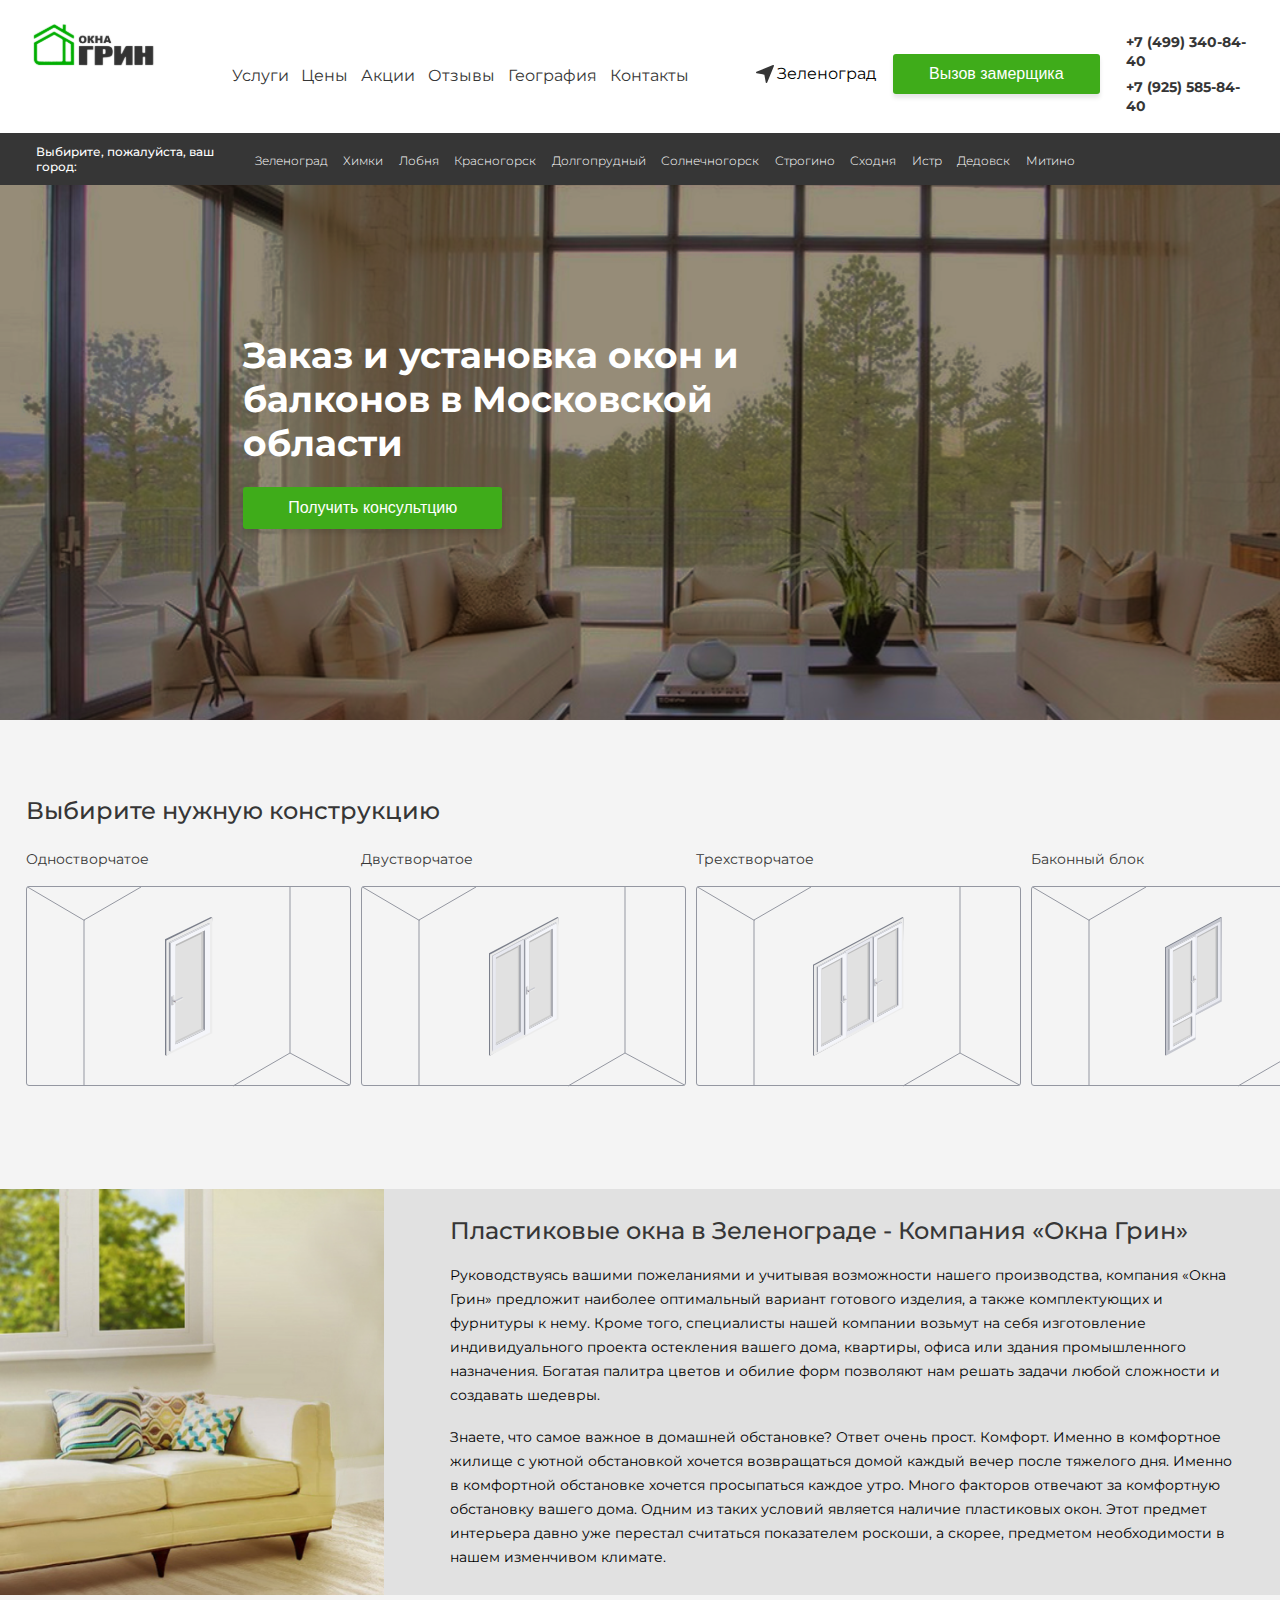
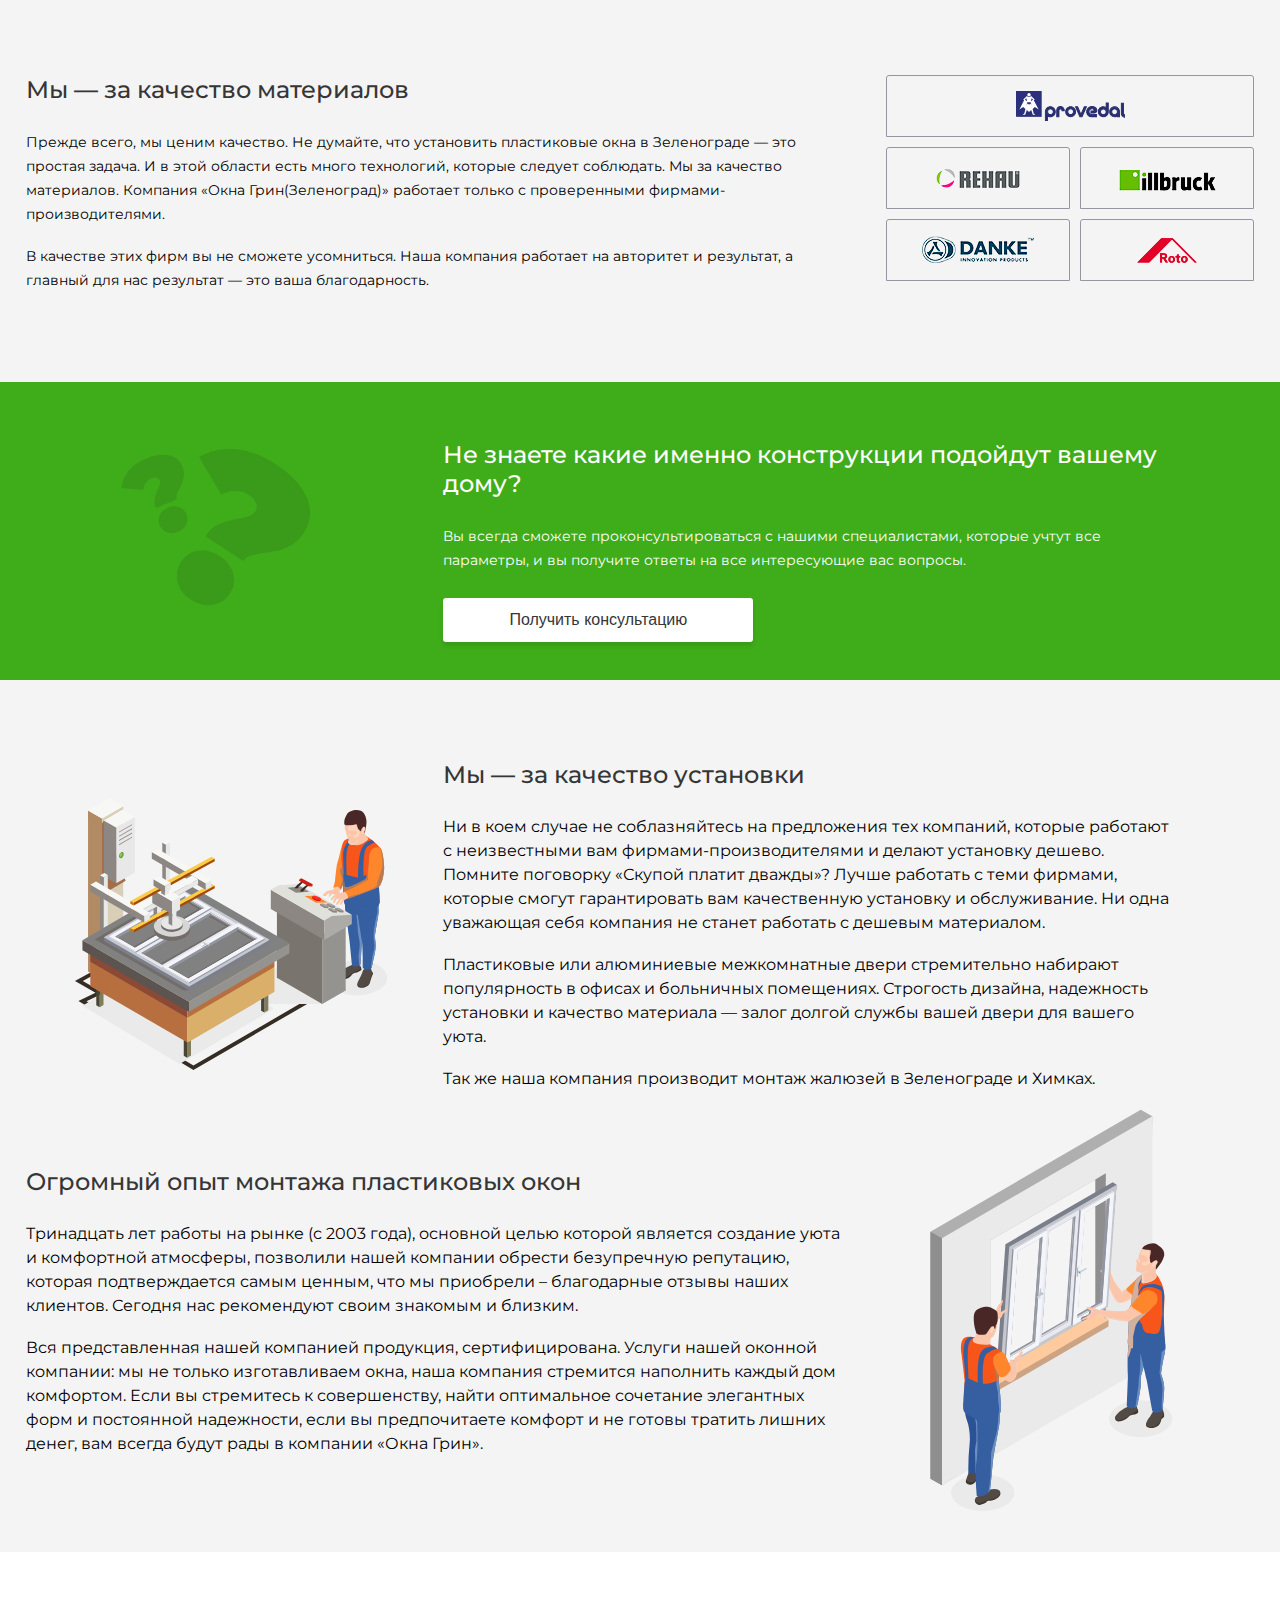
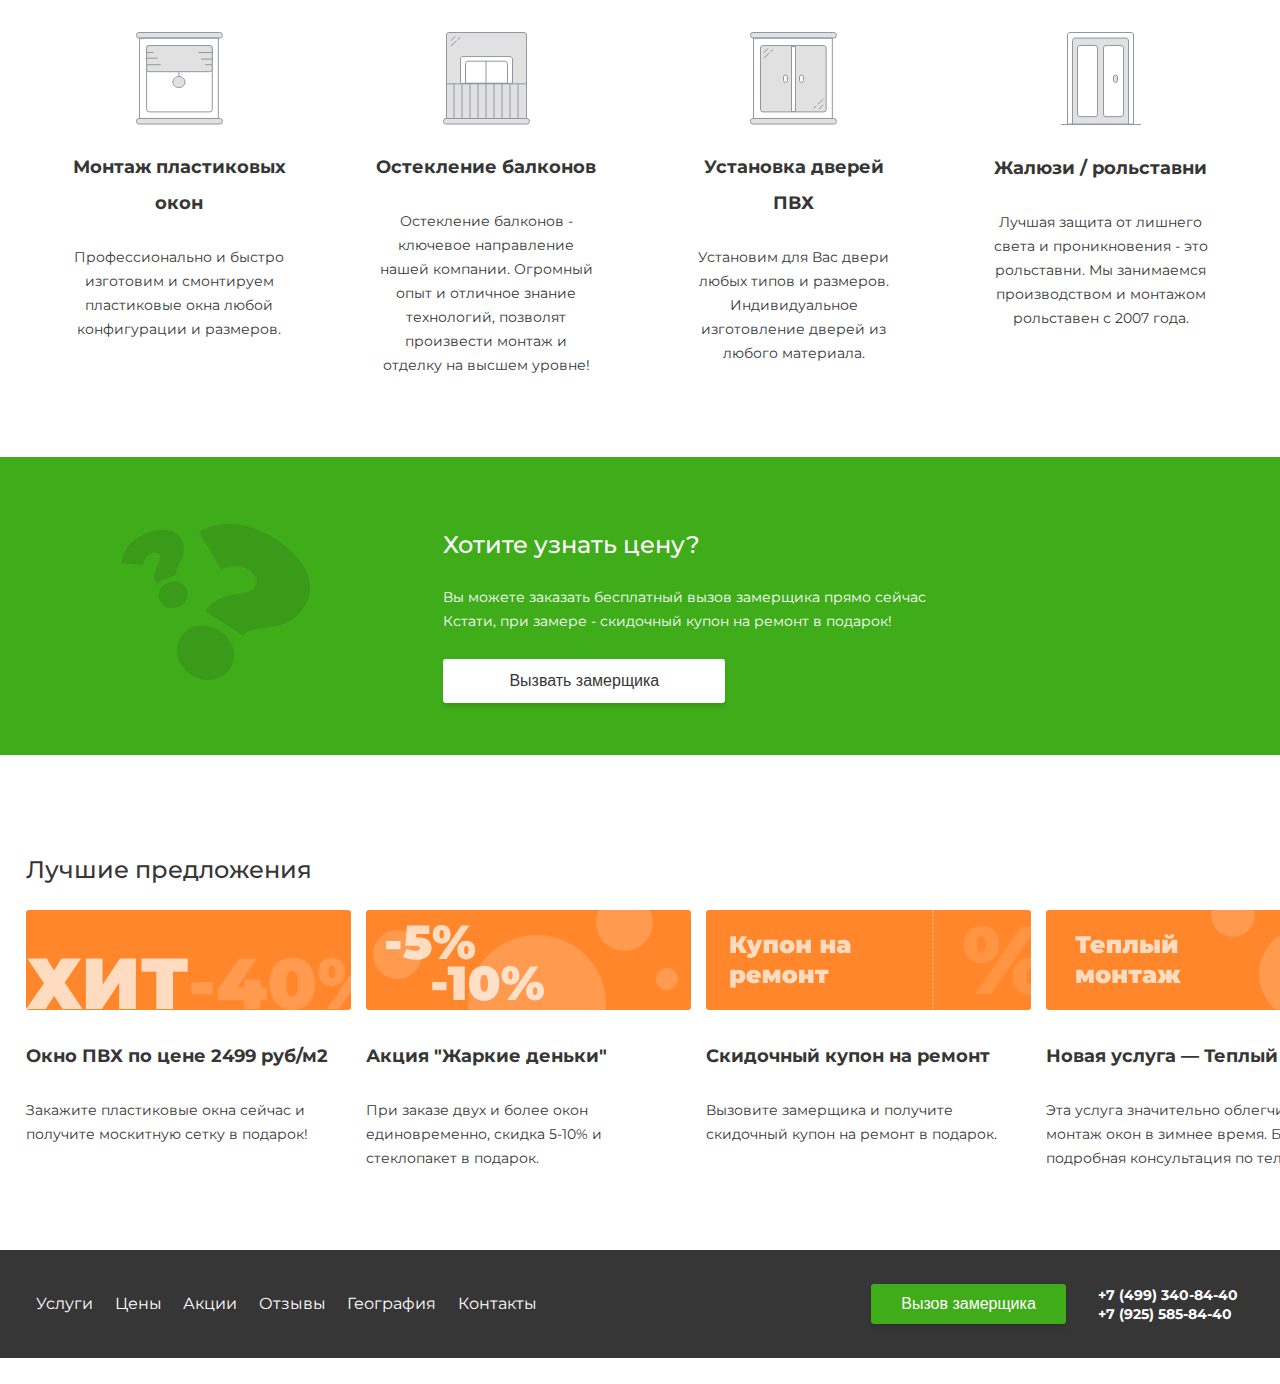
==== index.html @ 228a8577 "'init'" ====
<!doctype html>
<html lang="en">
<head>
    <meta charset="UTF-8">
    <meta name="viewport"
          content="width=device-width, user-scalable=no, initial-scale=1.0, maximum-scale=1.0, minimum-scale=1.0">
    <meta http-equiv="X-UA-Compatible" content="ie=edge">
    <link rel="stylesheet" type="text/css" href="css/main.css">
    <link href="https://fonts.googleapis.com/css2?family=Montserrat:ital,wght@0,100;0,200;0,300;0,400;0,500;0,600;0,700;0,800;0,900;1,100;1,200;1,300;1,400;1,500;1,600;1,700;1,800;1,900&display=swap" rel="stylesheet">


    <title>Окна грин</title>
</head>
<body>
<div class="b-top">
    <div class="container b-topMenu__block">
        <div class="b-left">
           <a href=""> <img src="img/logo.svg" /></a>
            <ul class="flex">
               <li><a href="">Услуги</a> </li>
                <li><a href="">Цены</a> </li>
                <li><a href="">Акции</a> </li>
                <li><a href="">Отзывы</a> </li>
                <li><a href="">География</a> </li>
                <li><a href="">Контакты</a> </li>
            </ul>

        </div>
        <div class="b-right">
            <div class="city flex">
                <img src="img/cursorGOROD.svg">
                <p>Зеленоград</p>
            </div>
            <div class="b-btn">
                <button class="btn">Вызов замерщика</button>
            </div>
            <div class="b-phone">
                <p><a href="">+7 (499) 340-84-40</a> </p>
                <p><a href="">+7 (925) 585-84-40</a></p>
            </div>

        </div>


    </div>

</div>

<div class="b-chooseCity">
    <div class="container">
        <div>Выбирите, пожалуйста, ваш город:</div>
        <ul class="flex">
            <li><a href="">Зеленоград</a> </li>
            <li><a href="">Химки</a> </li>
            <li><a href="">Лобня</a> </li>
            <li><a href="">Красногорск</a> </li>
            <li><a href="">Долгопрудный</a> </li>
            <li><a href="">Солнечногорск</a> </li>
            <li><a href="">Строгино</a> </li>
            <li><a href="">Сходня</a> </li>
            <li><a href="">Истр</a> </li>
            <li><a href="">Дедовск</a> </li>
            <li><a href="">Митино</a> </li>


        </ul>
    </div>
</div>


<div class="b-topBaner">
<div>
    <h1>Заказ и установка окон и балконов
        в Московской области</h1>
    <button class="btn">Получить консультцию</button>
</div>


</div>

<div class="b-sections-v-1">
    <div class="container">
        <h2>Выбирите нужную конструкцию</h2>
    <div class="grid-4">
        <a class="b-section1" href="">
         <p>Одностворчатое</p>
            <img src="img/sec1.svg">
        </a>
        <a class="b-section1" href="">
            <p>Двустворчатое</p>
            <img src="img/sec2.svg">
        </a>
        <a class="b-section1" href="">
            <p>Трехстворчатое</p>
            <img src="img/sec3.svg">
        </a>
        <a class="b-section1" href="">
            <p>Баконный блок</p>
            <img src="img/sec4.svg">
        </a>

    </div>
    </div>

</div>

<div class="b-palstokna">
    <img src="img/plastOkna.png">
    <div class="b-palstokna__info">
        <h2>Пластиковые окна в Зеленограде - Компания «Окна Грин»</h2>
        <p>Руководствуясь вашими пожеланиями и учитывая возможности нашего производства, компания «Окна Грин» предложит наиболее оптимальный вариант готового изделия, а также комплектующих и фурнитуры к нему. Кроме того, специалисты нашей компании возьмут на себя изготовление индивидуального проекта остекления вашего дома, квартиры, офиса или здания промышленного назначения. Богатая палитра цветов и обилие форм позволяют нам решать задачи любой сложности и создавать шедевры.</p>
<p>Знаете, что самое важное в домашней обстановке? Ответ очень прост. Комфорт. Именно в комфортное жилище с уютной обстановкой хочется возвращаться домой каждый вечер после тяжелого дня. Именно в комфортной обстановке хочется просыпаться каждое утро. Много факторов отвечают за комфортную обстановку вашего дома. Одним из таких условий является наличие пластиковых окон. Этот предмет интерьера давно уже перестал считаться показателем роскоши, а скорее, предметом необходимости в нашем изменчивом климате.</p>
    </div>

</div>

<div class="b-WE">
    <div class="container">
          <div class="b-WE__info">
              <h2>Мы — за качество материалов</h2>
              <p>Прежде всего, мы ценим качество. Не думайте, что установить пластиковые окна в Зеленограде — это простая задача. И в этой области есть много технологий, которые следует соблюдать. Мы за качество материалов. Компания «Окна Грин(Зеленоград)» работает только с проверенными фирмами-производителями.</p>
              <p>В качестве этих фирм вы не сможете усомниться. Наша компания работает на авторитет и результат, а главный для нас результат — это ваша благодарность.</p>
          </div>
        <div class="b-brandList">
            <div>
                <div class="b-brand">
                    <img src="img/Brand-provedal.svg" />
                </div>
            </div>
            <div>
                <div class="b-brand">
                    <img src="img/rehau.png" />
                </div>
                <div class="b-brand">
                    <img src="img/bruck.png" />
                </div>
                <div class="b-brand">
                    <img src="img/danke.png" />
                </div>
                <div class="b-brand">
                    <img src="img/brand-roto.svg" />
                </div>
            </div>
        </div>

    </div>

</div>

<div class="b-ask1">
    <div class="container">
         <img src="img/ask.svg">
        <div class="b-ask1__info">
            <h2>Не знаете какие именно конструкции подойдут вашему дому?</h2>
            <p>Вы всегда сможете проконсультироваться с нашими специалистами, которые учтут все параметры, и вы получите ответы на все интересующие вас вопросы.</p>
           <button class="btn">Получить консультацию</button>
        </div>
    </div>

</div>


<div class="b-we2">
    <div class="container">
        <img src="img/tizer1.svg">
        <div class="b-we2__info">
            <h2>Мы — за качество установки</h2>
            <p>
                Ни в коем случае не соблазняйтесь на предложения тех компаний, которые работают с неизвестными вам фирмами-производителями и делают установку дешево. Помните поговорку «Скупой платит дважды»? Лучше работать с теми фирмами, которые смогут гарантировать вам качественную установку и обслуживание. Ни одна уважающая себя компания не станет работать с дешевым материалом.
            </p>

            <p>
                Пластиковые или алюминиевые межкомнатные двери стремительно набирают популярность в офисах и больничных помещениях. Строгость дизайна, надежность установки и качество материала — залог долгой службы вашей двери для вашего уюта.
            </p>

            <p>
                Так же наша компания производит монтаж жалюзей в Зеленограде и Химках.
            </p>

        </div>

    </div>

</div>

<div class="b-skills">
    <div class="container">
         <div class="b-skills__info">
             <h2>Огромный опыт монтажа пластиковых окон </h2>
              <p>
                  Тринадцать лет работы на рынке (с 2003 года), основной целью которой является создание уюта и комфортной атмосферы, позволили нашей компании обрести безупречную репутацию, которая подтверждается самым ценным, что мы приобрели – благодарные отзывы наших клиентов. Сегодня нас рекомендуют своим знакомым и близким.
              </p>
             <p>
                 Вся представленная нашей компанией продукция, сертифицирована. Услуги нашей оконной компании: мы не только изготавливаем окна, наша компания стремится наполнить каждый дом комфортом. Если вы стремитесь к совершенству, найти оптимальное сочетание элегантных форм и постоянной надежности, если вы предпочитаете комфорт и не готовы тратить лишних денег, вам всегда будут рады в компании «Окна Грин».
             </p>

         </div>
        <img src="img/tizer2.svg">
    </div>

</div>

<div class="b-sections-v-2">
    <div class="container grid-4">
        <div class="b-section2">
            <img src="img/sectionIcon-1.svg">
            <h4>Монтаж пластиковых окон</h4>
            <p>Профессионально и быстро изготовим и смонтируем пластиковые окна любой конфигурации и размеров.</p>
        </div>
        <div class="b-section2">
            <img src="img/sectionIcon-2.svg">
            <h4>Остекление балконов</h4>
            <p>Остекление балконов - ключевое направление нашей компании. Огромный опыт и отличное знание технологий, позволят произвести монтаж и отделку на высшем уровне!</p>
        </div>
        <div class="b-section2">
            <img src="img/sectionIcon-3.svg">
            <h4>Установка дверей ПВХ</h4>
            <p>Установим для Вас двери любых типов и размеров. Индивидуальное изготовление дверей из любого материала.</p>
        </div>
        <div class="b-section2">
            <img src="img/sectionIcon-4.svg">
            <h4>Жалюзи / рольставни</h4>
            <p>Лучшая защита от лишнего света и проникновения - это рольставни. Мы занимаемся производством и монтажом рольставен с 2007 года.</p>
        </div>
    </div>
</div>


<div class="b-ask1 ask2">
    <div class="container">
        <img src="img/ask.svg">
        <div class="b-ask1__info" >
            <h2>Хотите узнать цену?</h2>
            <p>Вы можете заказать бесплатный вызов замерщика прямо сейчас <br>
                Кстати, при замере - скидочный купон на ремонт в подарок! </p>
            <button class="btn">Вызвать замерщика</button>
        </div>
    </div>

</div>


<div class="b-action">
    <div class="container">
        <h2>Лучшие предложения</h2>
        <div class="b-action__List grid-4">
               <a class="b-action__Item">
                   <img src="img/action1.svg">
                   <h4>Окно ПВХ по цене 2499 руб/м2</h4>
                   <p>Закажите пластиковые окна сейчас и получите москитную сетку в подарок!</p>
               </a>

            <a class="b-action__Item">
                <img src="img/action2.svg">
                <h4>Акция "Жаркие деньки"</h4>
                <p>При заказе двух и более окон единовременно, скидка 5-10% и стеклопакет в подарок.</p>
            </a>
            <a class="b-action__Item">
                <img src="img/action3.svg">
                <h4>Скидочный купон на ремонт</h4>
                <p>Вызовите замерщика и получите скидочный купон на ремонт в подарок.</p>
            </a>
            <a class="b-action__Item">
                <img src="img/action4.svg">
                <h4>Новая услуга — Теплый монтаж</h4>
                <p>Эта услуга значительно облегчит монтаж окон в зимнее время. Более подробная консультация по телефону.</p>
            </a>
        </div>
    </div>

</div>

<footer>
    <div class="container">
        <ul class="flex">
            <li><a href="">Услуги</a> </li>
            <li><a href="">Цены</a> </li>
            <li><a href="">Акции</a> </li>
            <li><a href="">Отзывы</a> </li>
            <li><a href="">География</a> </li>
            <li><a href="">Контакты</a> </li>
        </ul>
        <div class="b-right flex">
            <button class="btn">Вызов замерщика</button>
            <div class="b-phone">
                <p><a href="">+7 (499) 340-84-40</a> </p>
                <p><a href="">+7 (925) 585-84-40</a> </p>
            </div>
        </div>
    </div>
</footer>



<script src="js/main.js"></script>
</body>
</html>
---- css/main.css ----
/*based*/

body {
    margin: 0px;
    font-family: 'Montserrat', sans-serif;
}


ul {
    margin: 0px;
    padding-left: 0px;
    list-style: none;
}

.container {
    padding-left: 2%;
    padding-right: 2%;
}

.btn {
    box-shadow: 0px 4px 4px rgba(0, 0, 0, 0.1);
    border-radius: 3px;
    font-weight: 500;
    font-size: 16px;
    line-height: 20px;
    text-align: center;
    border: none;
    cursor: pointer;
    outline: none!important;
    transition: all 0.6s ease;
}
.btn:hover {
    opacity: 0.85;
}

h1 {
font-weight: 700;
    font-size: 36px;
    color: white;
}

.flex {
    display: flex;
    justify-content: space-around;
    align-items: center;
}

h2 {
    font-style: normal;
    font-weight: 500;
    font-size: 24px;
    line-height: 29px;
}

.grid-4 {
    display: grid;
    grid-template-columns: 1fr 1fr 1fr 1fr;
    align-items: center;
}

p {
    margin-top: 0px;
    margin-bottom: 0px;
    font-weight: normal;
}
a {
    text-decoration: none;
    cursor: pointer;
}

.b-phone a {
    font-style: normal;
    font-weight: bold;
    font-size: 14px;
    line-height: 17px;
}


/*b-topMenu*/

.b-top {
    padding-top: 16px;
    padding-bottom: 18px;
}

.b-top .btn {
    color: white;
    padding: 10px;
}
.b-top .b-right {
    display: grid;
    grid-template-columns: 30% 40% 30%;
    align-items: center;
    margin-top: 16px;
}
.b-top .b-phone a {
    color: #363636;
}
.b-top .b-left {
    display: grid;
    grid-template-columns: 28% 66%;
}
.b-topMenu__block {
    display: grid;
    grid-template-columns: 58% 42%;
}
.b-top ul li a {
    font-style: normal;
    font-weight: normal;
    font-size: 16px;
    line-height: 20px;
    color: #363636;
    text-decoration: none;
}
.b-top ul {
margin-top: 20px;
}
.b-top .btn {
    background: #3FAC1A;
}
.b-top .b-left img {
    width: 70%;
}
.b-top .city {
    padding-left: 16px;
    padding-right: 16px;
}
.b-top .b-phone {
    padding-left: 26px;
}
.b-top .b-phone p:first-child {
    margin-bottom: 7px;
}
.b-top .b-phone p a {
    text-decoration: none;
}
.b-btn .btn {
    width: 100%;
}

/*b-chooseCity*/


.b-chooseCity {
    background: #363636;
}
.b-chooseCity .container > div {
    font-style: normal;
    font-weight: 500;
    font-size: 12px;
    line-height: 15px;
    color: #FFFFFF;
    padding-left: 10px;
}
.b-chooseCity .container {
    display: grid;
    grid-template-columns: 18% 68%;
    align-items: center;
    padding-top: 11px;
    padding-bottom: 11px;
}

.b-chooseCity .flex li a {
    font-style: normal;
    font-weight: 300;
    font-size: 12px;
    line-height: 15px;
    color: #FFFFFF;

}

/*b-topBaner*/

.b-topBaner {
    height: 535px;
    background-image: url('../img/topBANER.svg');
    background-repeat: no-repeat;
    background-position-y: center;
    background-size: cover;

}
.b-topBaner h1 {
    margin-bottom: 18px;
}
.b-topBaner .btn {
    color: white;
    background: #3FAC1A;
    padding: 11px;
    width: 44%;
}
.b-topBaner > div {
    display: grid;
    height: 225px;
    align-items: center;
    margin-left: 19%;
    width: 46%;
    padding-top: 9.5%;
}

/*b-sections-v-1*/

.b-sections-v-1 {
    padding-top: 56px;
    padding-bottom: 98px;
    background: #F4F4F4;

}

.b-sections-v-1 h2 {
    margin-bottom: 26px;
    color: #363636;
}


.b-sections-v-1 .grid-4 > a:nth-child(2) {
    margin-left: 10px;
    margin-right: 5px;
}
.b-sections-v-1 .grid-4 > a:nth-child(3) {
    margin-left: 5px;
    margin-right: 10px;
}
.b-sections-v-1 .grid-4 > a img {

}
.b-section1 p {
    font-style: normal;
    font-weight: normal;
    font-size: 14px;
    line-height: 17px;
    color: #363636;
    margin-bottom: 18px;

}
.b-palstokna {
    background: #E1E1E1;
    display: grid;
    grid-template-columns: 30% 70%;
    align-items: center;

}
.b-palstokna img {
    width: 100%;
}
.b-palstokna .b-palstokna__info {
    padding: 0px 40px 0px 66px;
}
.b-palstokna .b-palstokna__info h2 {
    margin-bottom: 18px;
    color: #363636;
}
.b-palstokna .b-palstokna__info p {
    font-style: normal;
    font-weight: normal;
    font-size: 14px;
    line-height: 24px;
    color: #000000;
    margin-bottom: 18px;
}

/*b-WE*/

.b-WE {
    padding-top: 60px;
    padding-bottom: 72px;
    background: #F4F4F4;
}
.b-WE .container {
    display: grid;
    grid-template-columns: 70% 30%;
}
.b-WE .b-WE__info h2 {
    margin-bottom: 26px;
    color: #363636;
}
.b-WE .b-WE__info {
    padding-right: 46px;
}
.b-WE .b-WE__info p {
    font-style: normal;
    font-weight: normal;
    font-size: 14px;
    line-height: 24px;
    color: #000000;
    margin-bottom: 18px;
}
.b-brand {
    border: 1px solid #9497A1;
    box-sizing: border-box;
    border-radius: 3px 3px 0px 0px;
    padding: 10px;
    height: 62px;
    margin-bottom: 10px;
    display: grid;
    align-items: center;
    justify-items: center;
    width: auto;
}
.b-brand img {
    text-align: center;
}
.b-brandList > div:last-child {
    display: grid;
    grid-template-columns: 1fr 1fr;
}
.b-brandList {
    margin-top: 20px;
}
.b-brandList > div:last-child > div:nth-child(even) {
margin-left: 10px;
}
.b-brandList > div:last-child > div:nth-child(odd) {
}

/*b-ask1*/

.b-ask1 {
    background: #3FAC1A;
}
.b-ask1 .container {
    display: grid;
    grid-template-columns: 34% 60%;
    align-items: center;
    justify-items: center;
}
.b-ask1 .container img {
    width: 62%;
}
.b-ask1 .container h2 {
    color: white;
    margin-bottom: 26px;
}
.b-ask1 .container p {
    font-style: normal;
    font-weight: normal;
    font-size: 14px;
    line-height: 24px;
    color: #FFFFFF;
    margin-bottom: 26px;
}
.b-ask1 .container button {
    color: #363636;
    background: white;
    padding: 12px 66px;
    font-size: 16px;
}


/*b-we2*/

.b-we2 {
    background: #F4F4F4;
    padding-top: 60px;
}

.b-we2 .container {
    display: grid;
    grid-template-columns: 34% 60%;
    align-items: center;
    justify-items: center;
}
.b-we2 .container > img {
    width: 100%;
}
.b-we2__info h2 {
    margin-bottom: 26px;
    color: #363636;

}
.b-we2__info p {
    margin-bottom: 18px;
    line-height: 24px;
}


/*.b-skills*/

.b-skills {
    background: #F4F4F4;
    padding-bottom: 40px;
}
.b-skills .container {
    display: grid;
    grid-template-columns: 67% 33%;
    align-items: center;
    justify-items: center;
}
.b-skills__info h2 {
    margin-bottom: 26px;
    color: #363636;

}
.b-skills__info p {
    margin-bottom: 18px;
    line-height: 24px;
}
.b-skills .container  img {
    width: 60%;
}


/*b-sections-v-2*/

.b-sections-v-2 {
    padding-top: 80px;
    padding-bottom: 80px;
}
.b-sections-v-2 .grid-4 {
    align-items: start!important;
}
.b-section2 {
    padding-left: 42px;
    padding-right: 42px;
}
.b-section2 h4 {
    font-size: 18px;
    font-weight: bold;
    color: #363636;
    line-height: 36px;
    text-align: center;
}
.b-section2 img {
    display: block;
    margin-left: auto;
    margin-right: auto;
}
.b-section2 p {
    line-height: 24px;
    font-size: 14px;
    color: #363636;
    text-align: center;
}

.ask2 .b-ask1__info {
    width: 100%;
}

/*b-action*/

.b-action .grid-4 {
    align-items: start!important;
}

.b-action {
    padding-top: 80px;
    padding-bottom: 80px;
}
.b-action h2 {
    margin-bottom: 26px;
    color: #363636;
}
.b-action__Item {
    margin-right: 15px;
}
.b-action__Item img {
    width: auto;
}
.b-action__Item h4 {
    font-size: 18px;
    font-weight: bold;
    color: #363636;
    line-height: 36px;
}
.b-action__Item p {
    line-height: 24px;
    font-size: 14px;
    color: #363636;
    padding-right: 30px;
}

footer {
    background: #363636;
    padding-top: 34px;
    padding-bottom: 34px;
    margin-bottom: 26px;
}
footer .container {
    display: grid;
    grid-template-columns: 1fr 1fr;
}
footer ul {
    margin-right: 15%;
}
footer ul li a {
    font-style: normal;
    font-weight: normal;
    font-size: 16px;
    line-height: 20px;
    color: #FFFFFF;

}
footer .b-right {
    margin-left: 35%;
}
footer .btn {
    background: #3FAC1A;
    color: white;
    padding: 10px 30px;
}
footer .b-phone a {
    font-style: normal;
    font-weight: bold;
    font-size: 14px;
    line-height: 17px;
    color: #FFFFFF;
    margin-bottom: 10px;
}
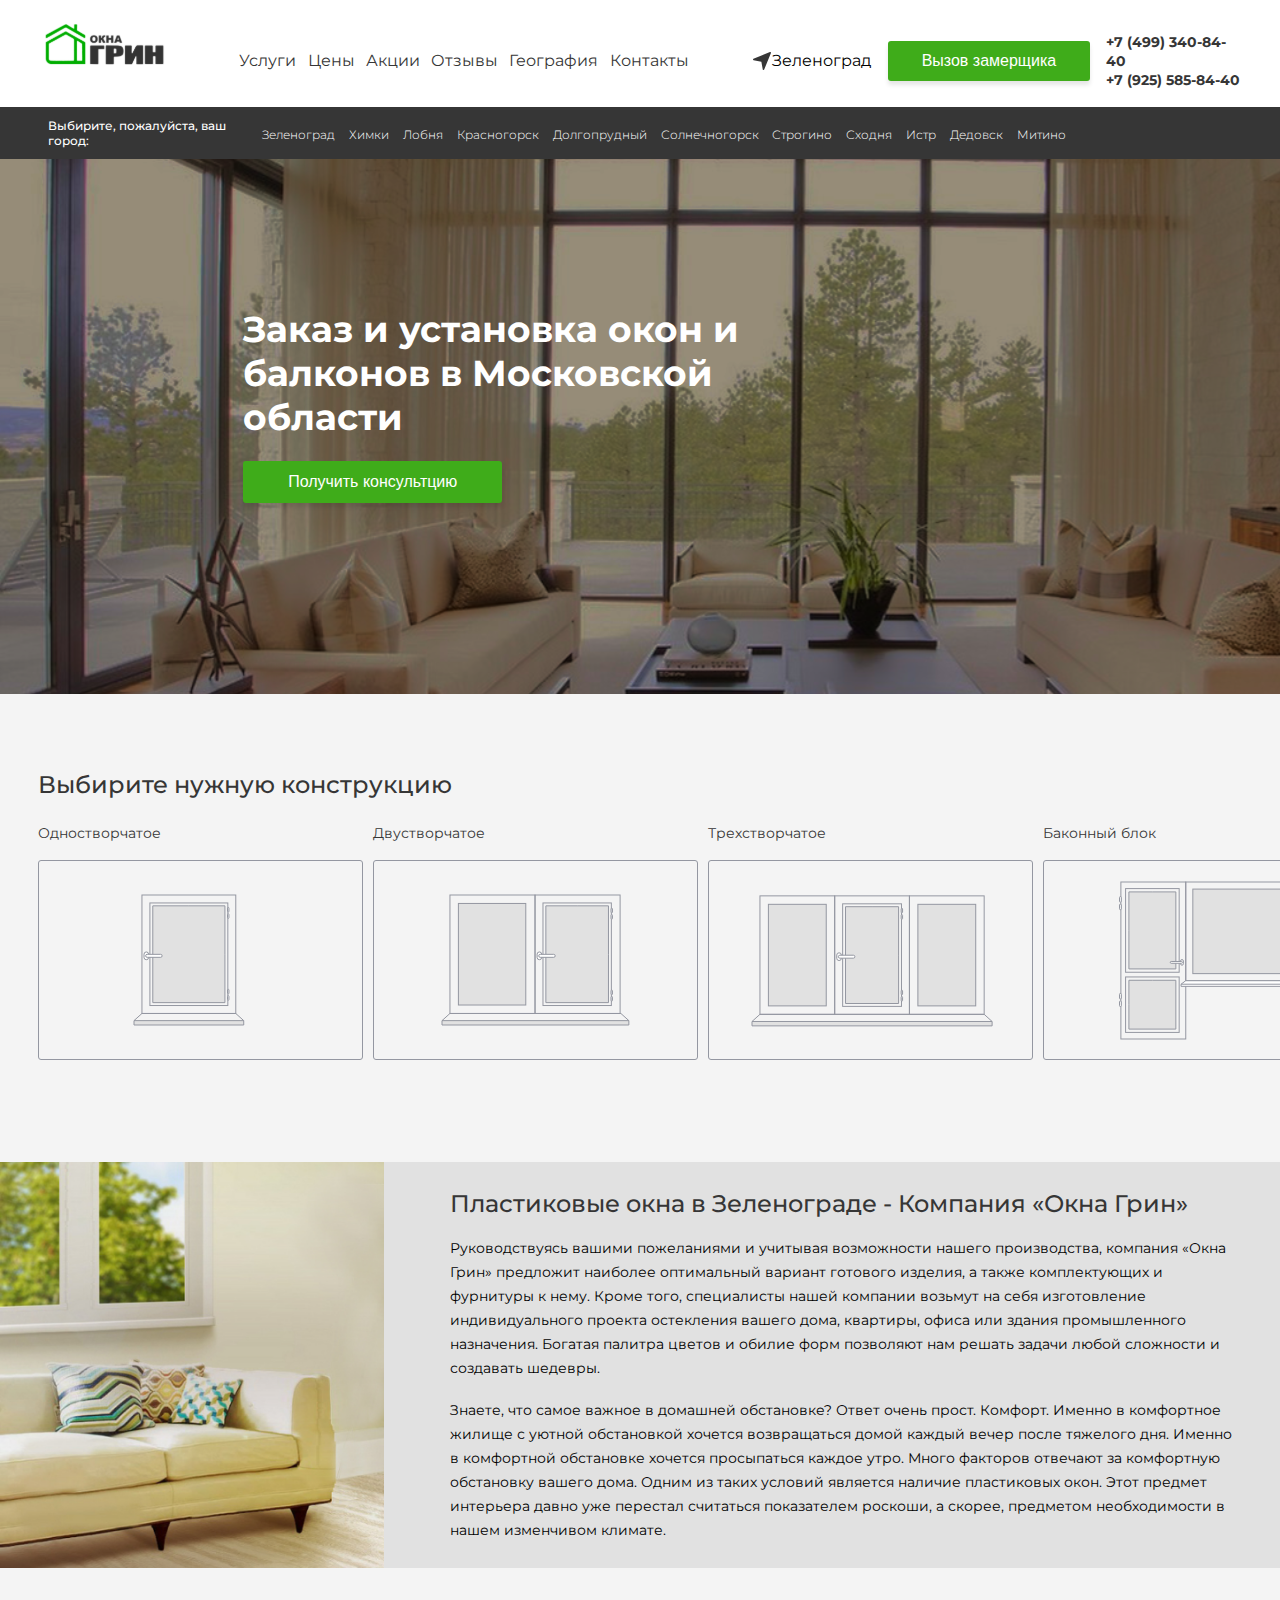
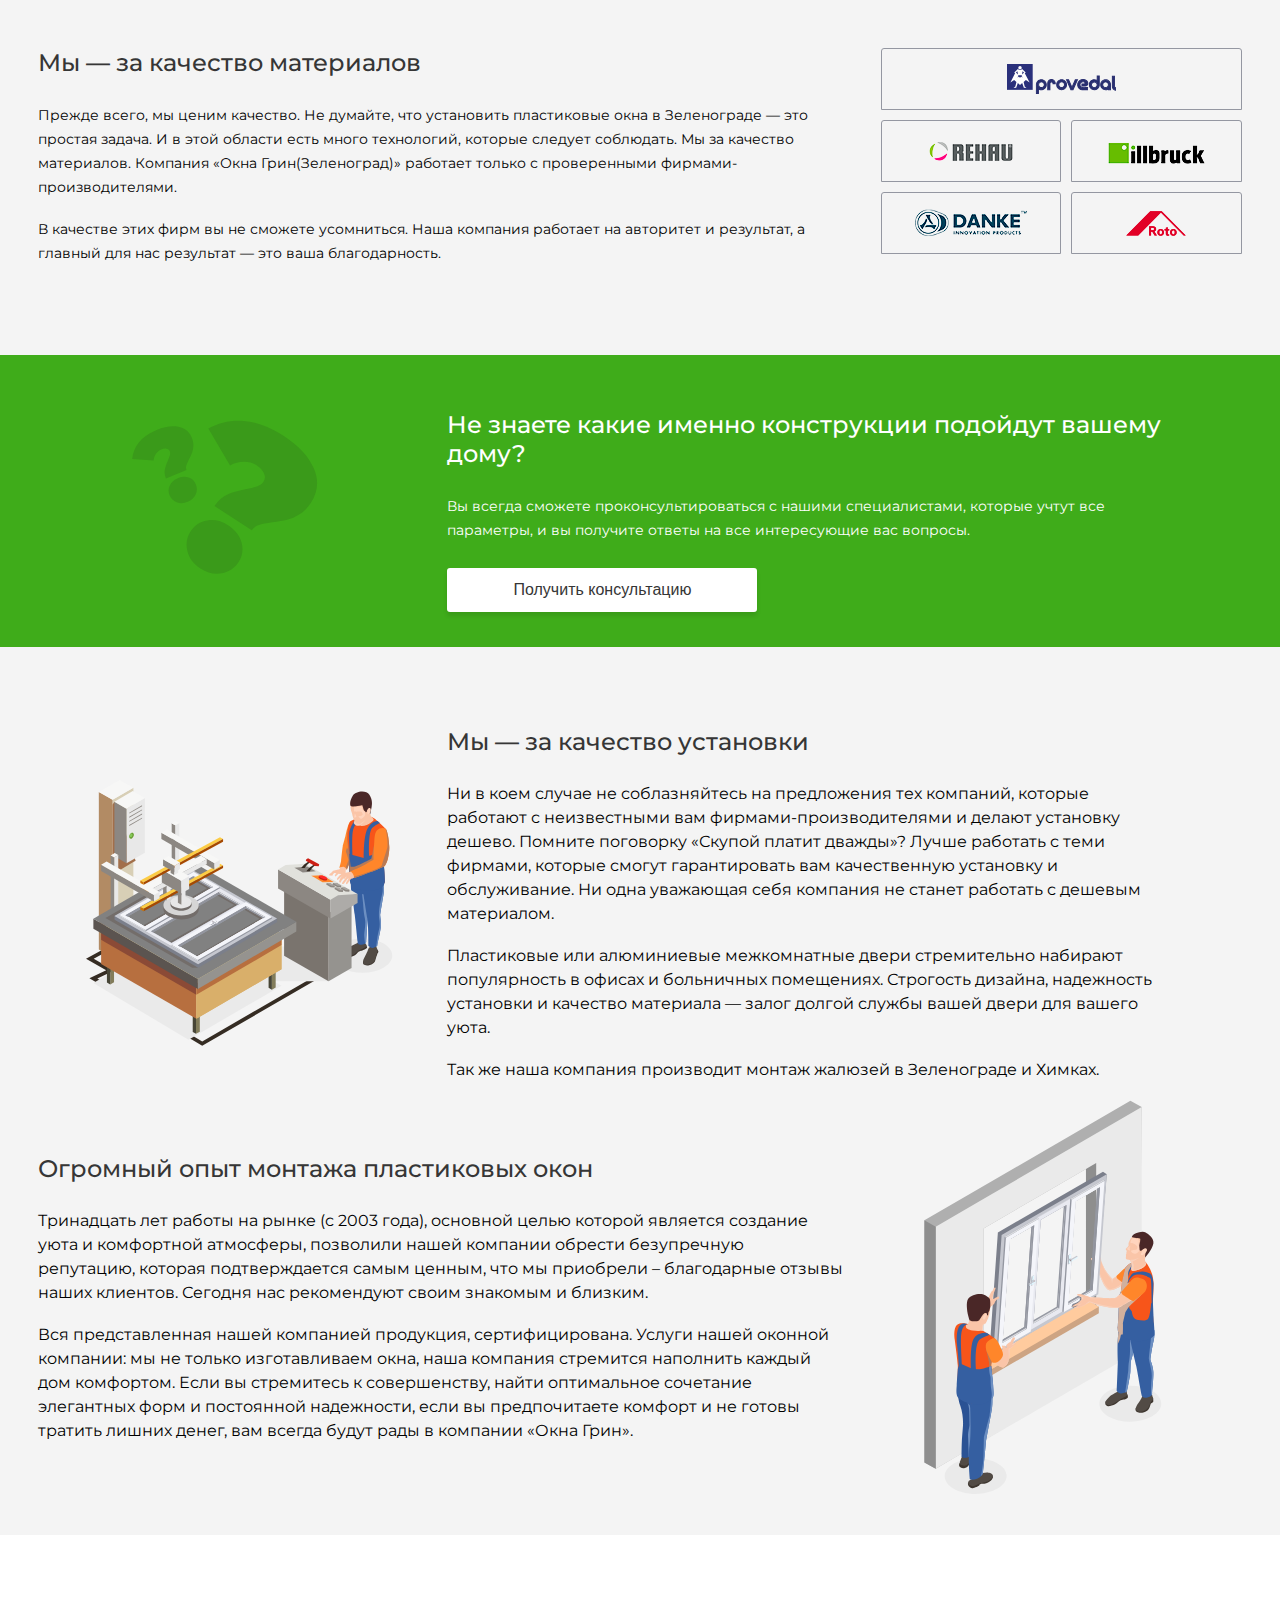
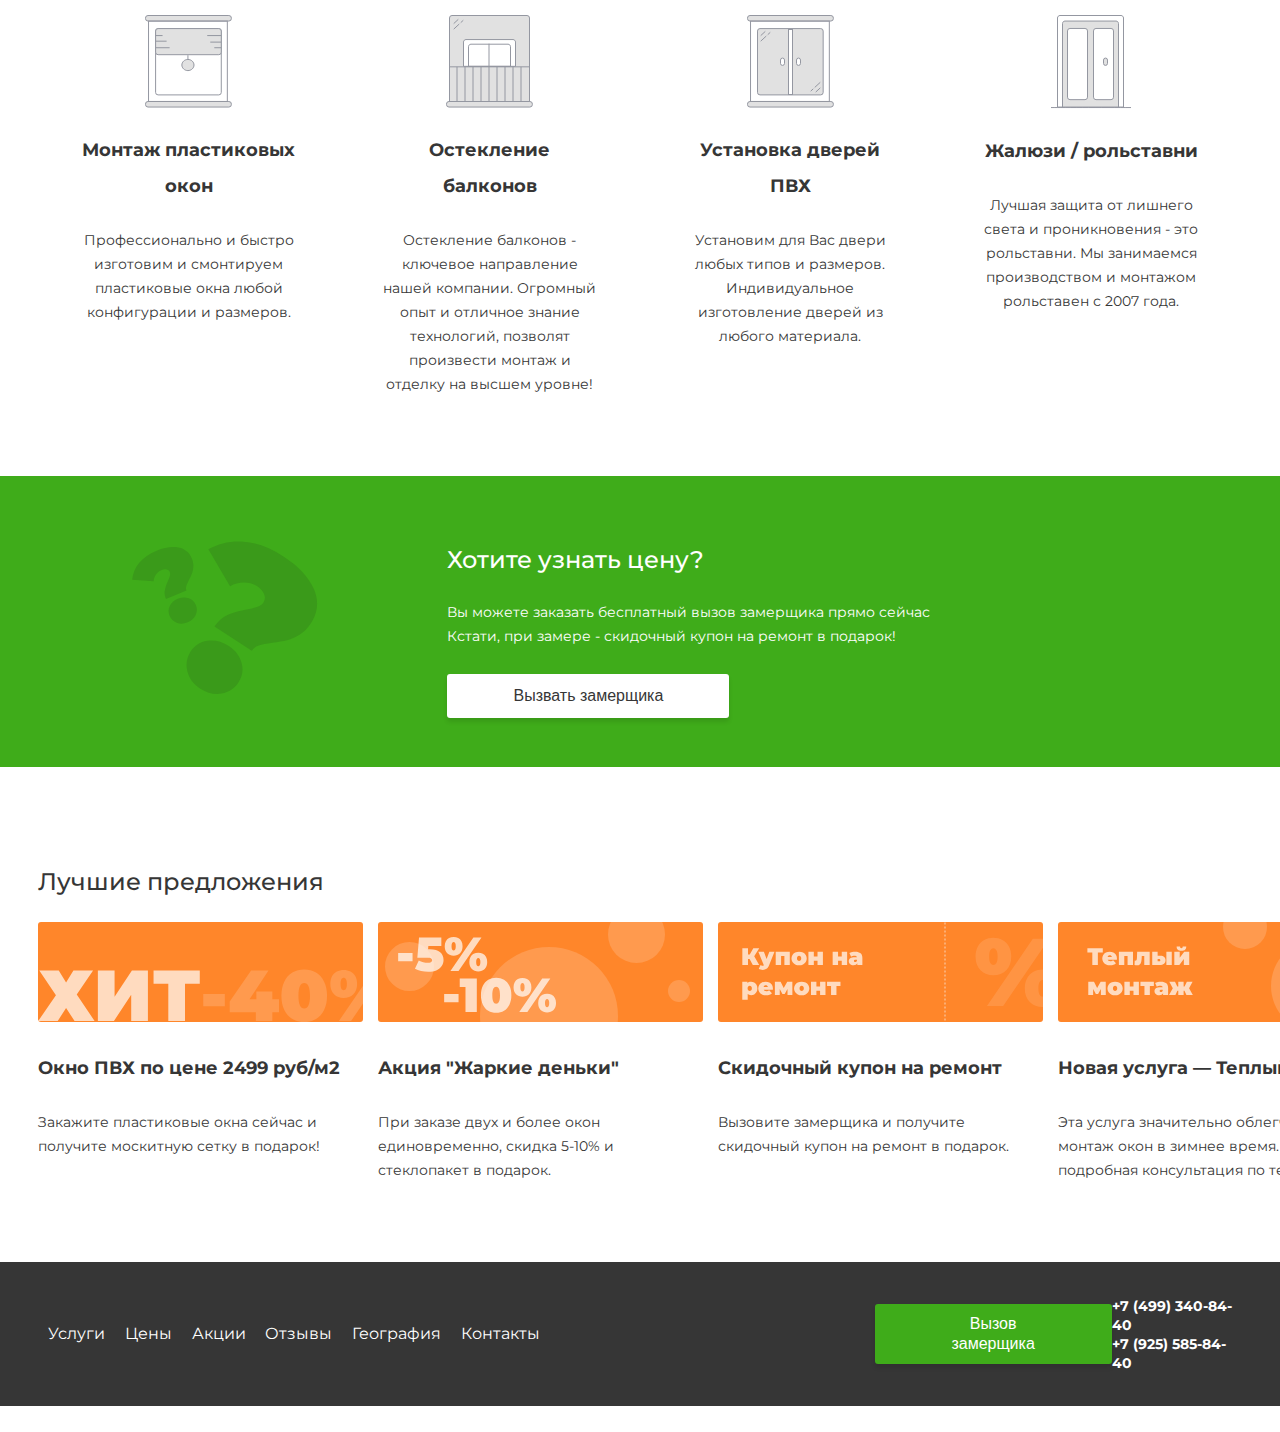
==== commit 34b282bf: "abdate" ====
--- a/index.html
+++ b/index.html
@@ -12,43 +12,46 @@
     <title>Окна грин</title>
 </head>
 <body>
-<div class="b-top">
+<header class="b-top">
     <div class="container b-topMenu__block">
         <div class="b-left">
-           <a href=""> <img src="img/logo.svg" /></a>
-            <ul class="flex">
-               <li><a href="">Услуги</a> </li>
-                <li><a href="">Цены</a> </li>
-                <li><a href="">Акции</a> </li>
-                <li><a href="">Отзывы</a> </li>
-                <li><a href="">География</a> </li>
-                <li><a href="">Контакты</a> </li>
-            </ul>
+            <a href=""> <img src="img/logo.svg"  alt="Окна Грин"  /></a>
+            <nav>
+                <ul class="flex">
+                    <li><a href="">Услуги</a> </li>
+                    <li><a href="/ceni.html">Цены</a> </li>
+                    <li><a href="">Акции</a> </li>
+                    <li><a href="">Отзывы</a> </li>
+                    <li><a href="">География</a> </li>
+                    <li><a href="/contacts.html">Контакты</a> </li>
+                </ul>
+            </nav>
+
 
         </div>
         <div class="b-right">
             <div class="city flex">
-                <img src="img/cursorGOROD.svg">
+                <img src="img/cursorGOROD.svg" >
                 <p>Зеленоград</p>
             </div>
             <div class="b-btn">
                 <button class="btn">Вызов замерщика</button>
             </div>
             <div class="b-phone">
-                <p><a href="">+7 (499) 340-84-40</a> </p>
-                <p><a href="">+7 (925) 585-84-40</a></p>
-            </div>
-
-        </div>
-
-
-    </div>
-
-</div>
+                <p><a href="tel:+74993408440">+7 (499) 340-84-40</a> </p>
+                <p><a href="tel:+79255858440">+7 (925) 585-84-40</a> </p>
+            </div>
+
+        </div>
+
+
+    </div>
+
+</header>
 
 <div class="b-chooseCity">
     <div class="container">
-        <div>Выбирите, пожалуйста, ваш город:</div>
+        <div id="chooseCity">Выбирите, пожалуйста, ваш город: <span><</span> </div>
         <ul class="flex">
             <li><a href="">Зеленоград</a> </li>
             <li><a href="">Химки</a> </li>
@@ -69,206 +72,210 @@
 
 
 <div class="b-topBaner">
-<div>
-    <h1>Заказ и установка окон и балконов
-        в Московской области</h1>
-    <button class="btn">Получить консультцию</button>
+    <div>
+        <h1>Заказ и установка окон и балконов
+            в Московской области</h1>
+        <button class="btn">Получить консультцию</button>
+    </div>
+
+
 </div>
 
-
-</div>
-
-<div class="b-sections-v-1">
-    <div class="container">
-        <h2>Выбирите нужную конструкцию</h2>
-    <div class="grid-4">
-        <a class="b-section1" href="">
-         <p>Одностворчатое</p>
-            <img src="img/sec1.svg">
-        </a>
-        <a class="b-section1" href="">
-            <p>Двустворчатое</p>
-            <img src="img/sec2.svg">
-        </a>
-        <a class="b-section1" href="">
-            <p>Трехстворчатое</p>
-            <img src="img/sec3.svg">
-        </a>
-        <a class="b-section1" href="">
-            <p>Баконный блок</p>
-            <img src="img/sec4.svg">
-        </a>
-
-    </div>
-    </div>
-
-</div>
-
-<div class="b-palstokna">
-    <img src="img/plastOkna.png">
-    <div class="b-palstokna__info">
-        <h2>Пластиковые окна в Зеленограде - Компания «Окна Грин»</h2>
-        <p>Руководствуясь вашими пожеланиями и учитывая возможности нашего производства, компания «Окна Грин» предложит наиболее оптимальный вариант готового изделия, а также комплектующих и фурнитуры к нему. Кроме того, специалисты нашей компании возьмут на себя изготовление индивидуального проекта остекления вашего дома, квартиры, офиса или здания промышленного назначения. Богатая палитра цветов и обилие форм позволяют нам решать задачи любой сложности и создавать шедевры.</p>
-<p>Знаете, что самое важное в домашней обстановке? Ответ очень прост. Комфорт. Именно в комфортное жилище с уютной обстановкой хочется возвращаться домой каждый вечер после тяжелого дня. Именно в комфортной обстановке хочется просыпаться каждое утро. Много факторов отвечают за комфортную обстановку вашего дома. Одним из таких условий является наличие пластиковых окон. Этот предмет интерьера давно уже перестал считаться показателем роскоши, а скорее, предметом необходимости в нашем изменчивом климате.</p>
-    </div>
-
-</div>
-
-<div class="b-WE">
-    <div class="container">
-          <div class="b-WE__info">
-              <h2>Мы — за качество материалов</h2>
-              <p>Прежде всего, мы ценим качество. Не думайте, что установить пластиковые окна в Зеленограде — это простая задача. И в этой области есть много технологий, которые следует соблюдать. Мы за качество материалов. Компания «Окна Грин(Зеленоград)» работает только с проверенными фирмами-производителями.</p>
-              <p>В качестве этих фирм вы не сможете усомниться. Наша компания работает на авторитет и результат, а главный для нас результат — это ваша благодарность.</p>
-          </div>
-        <div class="b-brandList">
-            <div>
-                <div class="b-brand">
-                    <img src="img/Brand-provedal.svg" />
+<main>
+
+    <section class="b-sections-v-1">
+        <div class="container">
+            <h2>Выбирите нужную конструкцию</h2>
+            <div class="grid-4">
+                <a class="b-section1" href="">
+                    <p>Одностворчатое</p>
+                    <img data-src="img/i1.svg" loading="lazy" alt="Одностворчатое"  class="lazyload">
+                </a>
+                <a class="b-section1" href="">
+                    <p>Двустворчатое</p>
+                    <img data-src="img/i2.svg" loading="lazy" alt="Двустворчатое" class="lazyload">
+                </a>
+                <a class="b-section1" href="">
+                    <p>Трехстворчатое</p>
+                    <img data-src="img/i3.svg" loading="lazy" alt="Трехстворчатое" class="lazyload">
+                </a>
+                <a class="b-section1" href="">
+                    <p>Баконный блок</p>
+                    <img data-src="img/i4.svg" loading="lazy" alt="Баконный блок" class="lazyload">
+                </a>
+
+            </div>
+        </div>
+
+    </section>
+
+    <div class="b-palstokna">
+        <img data-src="img/plastOkna.png" loading="lazy"  class="lazyload" alt="Пластиковые окна в Зеленограде - Компания «Окна Грин»">
+        <div class="b-palstokna__info">
+            <h2>Пластиковые окна в Зеленограде - Компания «Окна Грин»</h2>
+            <p>Руководствуясь вашими пожеланиями и учитывая возможности нашего производства, компания «Окна Грин» предложит наиболее оптимальный вариант готового изделия, а также комплектующих и фурнитуры к нему. Кроме того, специалисты нашей компании возьмут на себя изготовление индивидуального проекта остекления вашего дома, квартиры, офиса или здания промышленного назначения. Богатая палитра цветов и обилие форм позволяют нам решать задачи любой сложности и создавать шедевры.</p>
+            <p>Знаете, что самое важное в домашней обстановке? Ответ очень прост. Комфорт. Именно в комфортное жилище с уютной обстановкой хочется возвращаться домой каждый вечер после тяжелого дня. Именно в комфортной обстановке хочется просыпаться каждое утро. Много факторов отвечают за комфортную обстановку вашего дома. Одним из таких условий является наличие пластиковых окон. Этот предмет интерьера давно уже перестал считаться показателем роскоши, а скорее, предметом необходимости в нашем изменчивом климате.</p>
+        </div>
+
+    </div>
+
+    <div class="b-WE">
+        <div class="container">
+            <div class="b-WE__info">
+                <h2>Мы — за качество материалов</h2>
+                <p>Прежде всего, мы ценим качество. Не думайте, что установить пластиковые окна в Зеленограде — это простая задача. И в этой области есть много технологий, которые следует соблюдать. Мы за качество материалов. Компания «Окна Грин(Зеленоград)» работает только с проверенными фирмами-производителями.</p>
+                <p>В качестве этих фирм вы не сможете усомниться. Наша компания работает на авторитет и результат, а главный для нас результат — это ваша благодарность.</p>
+            </div>
+            <div class="b-brandList">
+                <div>
+                    <div class="b-brand">
+                        <img data-src="img/Brand-provedal.svg" class="lazyload" loading="lazy"  alt="provedal"   />
+                    </div>
                 </div>
-            </div>
-            <div>
-                <div class="b-brand">
-                    <img src="img/rehau.png" />
+                <div>
+                    <div class="b-brand">
+                        <img data-src="img/rehau.png" class="lazyload" loading="lazy" alt="REHAU"  />
+                    </div>
+                    <div class="b-brand">
+                        <img data-src="img/bruck.png" class="lazyload" loading="lazy" alt="illBruck" />
+                    </div>
+                    <div class="b-brand">
+                        <img data-src="img/danke.png" class="lazyload" loading="lazy" alt="danke" />
+                    </div>
+                    <div class="b-brand">
+                        <img data-src="img/brand-roto.svg" class="lazyload" loading="lazy" alt="roto" />
+                    </div>
                 </div>
-                <div class="b-brand">
-                    <img src="img/bruck.png" />
-                </div>
-                <div class="b-brand">
-                    <img src="img/danke.png" />
-                </div>
-                <div class="b-brand">
-                    <img src="img/brand-roto.svg" />
-                </div>
-            </div>
-        </div>
-
-    </div>
-
-</div>
-
-<div class="b-ask1">
-    <div class="container">
-         <img src="img/ask.svg">
-        <div class="b-ask1__info">
-            <h2>Не знаете какие именно конструкции подойдут вашему дому?</h2>
-            <p>Вы всегда сможете проконсультироваться с нашими специалистами, которые учтут все параметры, и вы получите ответы на все интересующие вас вопросы.</p>
-           <button class="btn">Получить консультацию</button>
-        </div>
-    </div>
-
-</div>
-
-
-<div class="b-we2">
-    <div class="container">
-        <img src="img/tizer1.svg">
-        <div class="b-we2__info">
-            <h2>Мы — за качество установки</h2>
-            <p>
-                Ни в коем случае не соблазняйтесь на предложения тех компаний, которые работают с неизвестными вам фирмами-производителями и делают установку дешево. Помните поговорку «Скупой платит дважды»? Лучше работать с теми фирмами, которые смогут гарантировать вам качественную установку и обслуживание. Ни одна уважающая себя компания не станет работать с дешевым материалом.
-            </p>
-
-            <p>
-                Пластиковые или алюминиевые межкомнатные двери стремительно набирают популярность в офисах и больничных помещениях. Строгость дизайна, надежность установки и качество материала — залог долгой службы вашей двери для вашего уюта.
-            </p>
-
-            <p>
-                Так же наша компания производит монтаж жалюзей в Зеленограде и Химках.
-            </p>
-
-        </div>
-
-    </div>
-
-</div>
-
-<div class="b-skills">
-    <div class="container">
-         <div class="b-skills__info">
-             <h2>Огромный опыт монтажа пластиковых окон </h2>
-              <p>
-                  Тринадцать лет работы на рынке (с 2003 года), основной целью которой является создание уюта и комфортной атмосферы, позволили нашей компании обрести безупречную репутацию, которая подтверждается самым ценным, что мы приобрели – благодарные отзывы наших клиентов. Сегодня нас рекомендуют своим знакомым и близким.
-              </p>
-             <p>
-                 Вся представленная нашей компанией продукция, сертифицирована. Услуги нашей оконной компании: мы не только изготавливаем окна, наша компания стремится наполнить каждый дом комфортом. Если вы стремитесь к совершенству, найти оптимальное сочетание элегантных форм и постоянной надежности, если вы предпочитаете комфорт и не готовы тратить лишних денег, вам всегда будут рады в компании «Окна Грин».
-             </p>
-
-         </div>
-        <img src="img/tizer2.svg">
-    </div>
-
-</div>
-
-<div class="b-sections-v-2">
-    <div class="container grid-4">
-        <div class="b-section2">
-            <img src="img/sectionIcon-1.svg">
-            <h4>Монтаж пластиковых окон</h4>
-            <p>Профессионально и быстро изготовим и смонтируем пластиковые окна любой конфигурации и размеров.</p>
-        </div>
-        <div class="b-section2">
-            <img src="img/sectionIcon-2.svg">
-            <h4>Остекление балконов</h4>
-            <p>Остекление балконов - ключевое направление нашей компании. Огромный опыт и отличное знание технологий, позволят произвести монтаж и отделку на высшем уровне!</p>
-        </div>
-        <div class="b-section2">
-            <img src="img/sectionIcon-3.svg">
-            <h4>Установка дверей ПВХ</h4>
-            <p>Установим для Вас двери любых типов и размеров. Индивидуальное изготовление дверей из любого материала.</p>
-        </div>
-        <div class="b-section2">
-            <img src="img/sectionIcon-4.svg">
-            <h4>Жалюзи / рольставни</h4>
-            <p>Лучшая защита от лишнего света и проникновения - это рольставни. Мы занимаемся производством и монтажом рольставен с 2007 года.</p>
-        </div>
-    </div>
-</div>
-
-
-<div class="b-ask1 ask2">
-    <div class="container">
-        <img src="img/ask.svg">
-        <div class="b-ask1__info" >
-            <h2>Хотите узнать цену?</h2>
-            <p>Вы можете заказать бесплатный вызов замерщика прямо сейчас <br>
-                Кстати, при замере - скидочный купон на ремонт в подарок! </p>
-            <button class="btn">Вызвать замерщика</button>
-        </div>
-    </div>
-
-</div>
-
-
-<div class="b-action">
-    <div class="container">
-        <h2>Лучшие предложения</h2>
-        <div class="b-action__List grid-4">
-               <a class="b-action__Item">
-                   <img src="img/action1.svg">
-                   <h4>Окно ПВХ по цене 2499 руб/м2</h4>
-                   <p>Закажите пластиковые окна сейчас и получите москитную сетку в подарок!</p>
-               </a>
-
-            <a class="b-action__Item">
-                <img src="img/action2.svg">
-                <h4>Акция "Жаркие деньки"</h4>
-                <p>При заказе двух и более окон единовременно, скидка 5-10% и стеклопакет в подарок.</p>
-            </a>
-            <a class="b-action__Item">
-                <img src="img/action3.svg">
-                <h4>Скидочный купон на ремонт</h4>
-                <p>Вызовите замерщика и получите скидочный купон на ремонт в подарок.</p>
-            </a>
-            <a class="b-action__Item">
-                <img src="img/action4.svg">
-                <h4>Новая услуга — Теплый монтаж</h4>
-                <p>Эта услуга значительно облегчит монтаж окон в зимнее время. Более подробная консультация по телефону.</p>
-            </a>
-        </div>
-    </div>
-
-</div>
+            </div>
+
+        </div>
+
+    </div>
+
+    <div class="b-ask1">
+        <div class="container">
+            <img data-src="img/ask.svg" class="lazyload" loading="lazy" alt="Получить консультацию" >
+            <div class="b-ask1__info">
+                <h2>Не знаете какие именно конструкции подойдут вашему дому?</h2>
+                <p>Вы всегда сможете проконсультироваться с нашими специалистами, которые учтут все параметры, и вы получите ответы на все интересующие вас вопросы.</p>
+                <button class="btn">Получить консультацию</button>
+            </div>
+        </div>
+
+    </div>
+
+
+    <div class="b-we2">
+        <div class="container">
+            <img data-src="img/tizer1.svg"  class="lazyload" loading="lazy" alt="Мы — за качество установки">
+            <div class="b-we2__info">
+                <h2>Мы — за качество установки</h2>
+                <p>
+                    Ни в коем случае не соблазняйтесь на предложения тех компаний, которые работают с неизвестными вам фирмами-производителями и делают установку дешево. Помните поговорку «Скупой платит дважды»? Лучше работать с теми фирмами, которые смогут гарантировать вам качественную установку и обслуживание. Ни одна уважающая себя компания не станет работать с дешевым материалом.
+                </p>
+
+                <p>
+                    Пластиковые или алюминиевые межкомнатные двери стремительно набирают популярность в офисах и больничных помещениях. Строгость дизайна, надежность установки и качество материала — залог долгой службы вашей двери для вашего уюта.
+                </p>
+
+                <p>
+                    Так же наша компания производит монтаж жалюзей в Зеленограде и Химках.
+                </p>
+
+            </div>
+
+        </div>
+
+    </div>
+
+    <div class="b-skills">
+        <div class="container">
+            <div class="b-skills__info">
+                <h2>Огромный опыт монтажа пластиковых окон </h2>
+                <p>
+                    Тринадцать лет работы на рынке (с 2003 года), основной целью которой является создание уюта и комфортной атмосферы, позволили нашей компании обрести безупречную репутацию, которая подтверждается самым ценным, что мы приобрели – благодарные отзывы наших клиентов. Сегодня нас рекомендуют своим знакомым и близким.
+                </p>
+                <p>
+                    Вся представленная нашей компанией продукция, сертифицирована. Услуги нашей оконной компании: мы не только изготавливаем окна, наша компания стремится наполнить каждый дом комфортом. Если вы стремитесь к совершенству, найти оптимальное сочетание элегантных форм и постоянной надежности, если вы предпочитаете комфорт и не готовы тратить лишних денег, вам всегда будут рады в компании «Окна Грин».
+                </p>
+
+            </div>
+            <img data-src="img/tizer2.svg" class="lazyload" loading="lazy" alt="Огромный опыт монтажа пластиковых окон" >
+        </div>
+
+    </div>
+
+    <section class="b-sections-v-2">
+        <div class="container grid-4">
+            <div class="b-section2">
+                <img src="img/sectionIcon-1.svg">
+                <h4>Монтаж пластиковых окон</h4>
+                <p>Профессионально и быстро изготовим и смонтируем пластиковые окна любой конфигурации и размеров.</p>
+            </div>
+            <div class="b-section2">
+                <img src="img/sectionIcon-2.svg">
+                <h4>Остекление балконов</h4>
+                <p>Остекление балконов - ключевое направление нашей компании. Огромный опыт и отличное знание технологий, позволят произвести монтаж и отделку на высшем уровне!</p>
+            </div>
+            <div class="b-section2">
+                <img src="img/sectionIcon-3.svg">
+                <h4>Установка дверей ПВХ</h4>
+                <p>Установим для Вас двери любых типов и размеров. Индивидуальное изготовление дверей из любого материала.</p>
+            </div>
+            <div class="b-section2">
+                <img src="img/sectionIcon-4.svg">
+                <h4>Жалюзи / рольставни</h4>
+                <p>Лучшая защита от лишнего света и проникновения - это рольставни. Мы занимаемся производством и монтажом рольставен с 2007 года.</p>
+            </div>
+        </div>
+    </section>
+
+
+    <div class="b-ask1 ask2">
+        <div class="container">
+            <img data-src="img/ask.svg" class="lazyload" loading="lazy" alt="Вызвать замерщика" >
+            <div class="b-ask1__info" >
+                <h2>Хотите узнать цену?</h2>
+                <p>Вы можете заказать бесплатный вызов замерщика прямо сейчас <br>
+                    Кстати, при замере - скидочный купон на ремонт в подарок! </p>
+                <button class="btn">Вызвать замерщика</button>
+            </div>
+        </div>
+
+    </div>
+
+
+    <section class="b-action">
+        <div class="container">
+            <h2>Лучшие предложения</h2>
+            <div class="b-action__List grid-4">
+                <a class="b-action__Item">
+                    <img src="img/action1.svg">
+                    <h4>Окно ПВХ по цене 2499 руб/м2</h4>
+                    <p>Закажите пластиковые окна сейчас и получите москитную сетку в подарок!</p>
+                </a>
+
+                <a class="b-action__Item">
+                    <img src="img/action2.svg">
+                    <h4>Акция "Жаркие деньки"</h4>
+                    <p>При заказе двух и более окон единовременно, скидка 5-10% и стеклопакет в подарок.</p>
+                </a>
+                <a class="b-action__Item">
+                    <img src="img/action3.svg">
+                    <h4>Скидочный купон на ремонт</h4>
+                    <p>Вызовите замерщика и получите скидочный купон на ремонт в подарок.</p>
+                </a>
+                <a class="b-action__Item">
+                    <img src="img/action4.svg">
+                    <h4>Новая услуга — Теплый монтаж</h4>
+                    <p>Эта услуга значительно облегчит монтаж окон в зимнее время. Более подробная консультация по телефону.</p>
+                </a>
+            </div>
+        </div>
+
+    </section>
+
+</main>
 
 <footer>
     <div class="container">
@@ -283,15 +290,39 @@
         <div class="b-right flex">
             <button class="btn">Вызов замерщика</button>
             <div class="b-phone">
-                <p><a href="">+7 (499) 340-84-40</a> </p>
-                <p><a href="">+7 (925) 585-84-40</a> </p>
+                <p><a href="tel:+74993408440">+7 (499) 340-84-40</a> </p>
+                <p><a href="tel:+79255858440">+7 (925) 585-84-40</a> </p>
             </div>
         </div>
     </div>
 </footer>
 
-
-
-<script src="js/main.js"></script>
+<div class="mobile">
+    <div>
+        <span></span>
+        <span></span>
+        <span></span>
+    </div>
+    <nav>
+        <ul>
+            <li><a href="#link">Главная</a></li>
+            <li><a href="#link">Услуги</a></li>
+            <li><a href="#link">Информация</a></li>
+            <li><a href="#link">Доставка</a></li>
+            <li><a href="#link">Контакты</a></li>
+            <li> <p><a href="tel:+74993408440">+7 (499) 340-84-40</a> </p></li>
+            <li>
+                <p><a href="tel:+79255858440">+7 (925) 585-84-40</a> </p>
+            </li>
+        </ul>
+
+    </nav>
+</div>
+
+
+<script src="./js/jquery.js"></script>
+
+
+<script src="./js/main.js"></script>
 </body>
 </html>--- a/css/main.css
+++ b/css/main.css
@@ -1,3 +1,7 @@
+/*!
+Theme Name: okna
+Author: @leomanking
+*/
 /*based*/
 
 body {
@@ -12,7 +16,27 @@
     list-style: none;
 }
 
+a.btn {
+    width: auto;
+    display: block;
+    padding: 8px;
+    text-align: center;
+    font-style: normal;
+    font-weight: 500;
+    font-size: 16px;
+    line-height: 24px;
+    border-radius: 3px;
+}
+a.back {
+    background: #3FAC1A;
+    color: #FFFFFF;
+}
+
 .container {
+    padding-left: 3%;
+    padding-right: 3%;
+}
+.container__s {
     padding-left: 2%;
     padding-right: 2%;
 }
@@ -32,9 +56,23 @@
 .btn:hover {
     opacity: 0.85;
 }
+.mdop {
+    padding-left: 60px;
+}
+
+h1.not__main {
+    margin-top: 36px;
+    font-style: normal;
+    font-weight: 500;
+    font-size: 24px;
+    line-height: 29px;
+    color: #000000;
+    margin-bottom: 26px;
+}
+
 
 h1 {
-font-weight: 700;
+    font-weight: 700;
     font-size: 36px;
     color: white;
 }
@@ -67,6 +105,9 @@
     text-decoration: none;
     cursor: pointer;
 }
+a:hover {
+    text-decoration: underline;
+}
 
 .b-phone a {
     font-style: normal;
@@ -75,6 +116,18 @@
     line-height: 17px;
 }
 
+.grey {
+    background: #F4F4F4;
+
+}
+.grey h2 {
+    color: black!important;
+    margin-bottom: 28px;
+}
+.grey h1 {
+    color: black!important;
+}
+
 
 /*b-topMenu*/
 
@@ -113,7 +166,7 @@
     text-decoration: none;
 }
 .b-top ul {
-margin-top: 20px;
+    margin-top: 35px;
 }
 .b-top .btn {
     background: #3FAC1A;
@@ -128,7 +181,14 @@
 .b-top .b-phone {
     padding-left: 26px;
 }
-.b-top .b-phone p:first-child {
+.b-top .b-phone  {
+    margin-top: 0px;
+    padding-left: 16px;
+}
+.b-top .b-phone a {
+    font-weight: bold;
+}
+.b-top .b-phone li:first-child {
     margin-bottom: 7px;
 }
 .b-top .b-phone p a {
@@ -307,7 +367,7 @@
     margin-top: 20px;
 }
 .b-brandList > div:last-child > div:nth-child(even) {
-margin-left: 10px;
+    margin-left: 10px;
 }
 .b-brandList > div:last-child > div:nth-child(odd) {
 }
@@ -478,7 +538,7 @@
     display: grid;
     grid-template-columns: 1fr 1fr;
 }
-footer ul {
+footer ul.flex {
     margin-right: 15%;
 }
 footer ul li a {
@@ -490,12 +550,12 @@
 
 }
 footer .b-right {
-    margin-left: 35%;
+    margin-left: 39%;
 }
 footer .btn {
     background: #3FAC1A;
     color: white;
-    padding: 10px 30px;
+    padding: 10px 56px;
 }
 footer .b-phone a {
     font-style: normal;
@@ -506,4 +566,698 @@
     margin-bottom: 10px;
 }
 
-
+.b-breadcrumb {
+    width: 20%;
+    padding-top: 25px;
+}
+
+.b-breadcrumb ul {
+    display: flex;
+}
+
+.b-breadcrumb li  {
+    font-weight: 200;
+    font-size: 12px;
+    line-height: 15px;
+    color: #000000;
+}
+.b-breadcrumb li a {
+    color: #000000!important;
+}
+.b-breadcrumb li:nth-child(odd) a {
+    margin-right: 3px;
+
+}
+.b-breadcrumb li:nth-child(even) a {
+    margin-left: 3px;
+}
+
+.b-contacts h1 {
+    font-weight: 500;
+    font-size: 24px;
+    line-height: 29px;
+    color: #363636;
+    margin-top: 28px;
+    margin-bottom: 60px;
+}
+.b-contacts {
+    margin-left: 12px;
+    margin-right: 12px;
+}
+.b-contacts  {
+    display: grid;
+    grid-template-columns: 40% 60%;
+}
+.b-contacts p {
+    margin-bottom: 26px;
+    font-weight: normal;
+    font-size: 14px;
+    line-height: 24px;
+    color: #000000;
+    display: grid;
+    margin-right: 120px;
+
+}
+.b-contacts p a {
+    color: #000000;
+}
+.b-contacts {
+    margin-bottom: 90px;
+}
+
+#map {
+    height: 100%;
+    padding-top: 48px;
+}
+
+.tab__list ul {
+    display: flex;
+    align-content: baseline;
+    width: 80%;
+    flex-wrap: wrap;
+    margin-bottom: 14px;
+}
+.tab__list ul li {
+    margin-right: 10px;
+    margin-bottom: 20px;
+}
+.tab__list ul li a {
+    text-decoration: none;
+    text-align: center;
+    font-style: normal;
+    font-weight: 200;
+    font-size: 12px;
+    line-height: 15px;
+    color: #000000;
+    padding: 6px 16px;
+    border: 1px solid #9497A1;
+    box-sizing: border-box;
+    border-radius: 3px;
+    transition: all 0.5s ease;
+}
+
+.tab__list ul li a:hover {
+    background: #dbdbdb;
+}
+
+.b-list__item {
+    display: grid;
+    grid-template-columns: 1fr 1fr 1fr 1fr;
+    padding-bottom: 40px;
+
+}
+
+
+
+.b-Item {
+    border: 1px solid #9497A1;
+    box-sizing: border-box;
+    box-shadow: 0px 4px 4px rgba(0, 0, 0, 0.1);
+    border-radius: 3px;
+    margin-bottom: 30px;
+    margin-right: 22px;
+    cursor: pointer;
+    transition: all 0.5s ease;
+}
+.b-Item:hover {
+    box-shadow: 0px 4px 6px rgba(0, 0, 0, 0.4);
+}
+.b-Item__body {
+    padding: 16px 24px;
+}
+.b-Item__body p.name {
+    width: 90%;
+    font-style: normal;
+    font-weight: normal;
+    font-size: 16px;
+    line-height: 24px;
+    color: #000000;
+    margin-bottom: 14px;
+
+}
+
+
+.b-Item__body p {
+    font-style: normal;
+    font-weight: 200;
+    font-size: 14px;
+    line-height: 24px;
+    color: #000000;
+
+}
+
+.b-Item__body p.price {
+    font-style: normal;
+    font-weight: 500;
+    font-size: 14px;
+    line-height: 24px;
+    color: #3FAC1A;
+    margin-top: 18px;
+}
+.b-Item__body p.price span {
+    text-transform: uppercase;
+    font-weight: 600;
+    font-size: 20px;
+}
+
+.b-Item__btn {
+    background: #3FAC1A;
+    border-radius: 0px 0px 3px 3px;
+    font-weight: 500;
+    font-size: 16px;
+    line-height: 24px;
+    text-align: center;
+    color: #FFFFFF;
+    width: auto;
+    padding: 8px;
+    display: block;
+}
+.b-Item__img {
+    height: 251px;
+    background: #ECECEC;
+    display: grid;
+    align-items: center;
+    justify-items: center;
+    width: 100%;
+}
+
+.b-dop__body_grid {
+    display: grid;
+    grid-template-columns: 48% 25% ;
+    margin-bottom: 60px;
+
+}
+
+.b-dop h3 {
+    margin-top: 0px;
+    font-style: normal;
+    font-weight: 500;
+    font-size: 18px;
+    line-height: 22px;
+    color: #000000;
+    margin-bottom: 10px;
+}
+.b-dop > p {
+    font-style: normal;
+    font-weight: 200;
+    font-size: 12px;
+    line-height: 16px;
+    color: #000000;
+    margin-bottom: 20px;
+}
+
+.b-dop__body .table {
+    padding: 26px;
+    border: 1px solid #9497A1;
+    box-sizing: border-box;
+    border-radius: 3px;
+    display: grid;
+}
+
+.b-dop__body .table ul li p {
+    font-style: normal;
+    font-weight: 200;
+    font-size: 14px;
+    line-height: 30px;
+    color: #000000;
+}
+.b-dop__body .table ul li p span {
+    color: #3FAC1A;
+    font-weight: 600;
+}
+
+.b-dop__body .table__two {
+    grid-template-columns: 1fr 1fr;
+    margin-right: 20px;
+
+}
+.b-dop__body .bottom p {
+    font-style: normal;
+    font-weight: 200;
+    font-size: 14px;
+    line-height: 20px;
+    color: #000000;
+    margin-bottom: 6px;
+}
+
+@media (min-width: 801px){
+    .mobile {
+        display: none;
+    }
+    .b-chooseCity .container > div span {
+        display: none;
+    }
+}
+
+
+
+@media (max-width: 800px) {
+
+    h1 {
+        font-size: 20px;
+    }
+
+    .b-topBaner > div {
+        height: auto;
+        align-items: center;
+        margin-left: 25px;
+        width: 90%;
+        padding-top: 9.5%;
+    }
+
+    .b-topBaner .btn {
+        width: 55%;
+    }
+
+    .b-topBaner {
+        height: 250px;
+    }
+
+    .b-sections-v-1 .grid-4 > a img {
+        width: 88%;
+        margin-left: auto;
+        margin-right: auto;
+        display: block;
+    }
+
+    .b-chooseCity .container > div span {
+        display: block;
+        margin-left: 40px;
+        transform: rotate(-225deg);
+        font-family: sans-serif;
+        font-size: 20px;
+        transition: all 0.5s ease-in;
+        font-style: italic;
+        margin-top: -3px;
+
+    }
+
+    .b-action__Item h4 {
+        font-size: 16px;
+        margin-top: 4px;
+        margin-bottom: 0px;
+    }
+
+    .b-chooseCity .container > div span.active {
+
+    }
+
+    .b-chooseCity .container > div {
+        display: flex;
+    }
+
+    .b-chooseCity .container {
+        height: 12px;
+        overflow: hidden;
+        transition: all 0.5s ease-in;
+    }
+
+    .b-chooseCity .container .flex {
+        display: grid;
+        grid-template-columns: 1fr 1fr 1fr;
+        margin-left: 20px;
+        padding-top: 12px;
+        opacity: 0;
+        transition: all 0.3s ease;
+
+    }
+
+    .b-chooseCity .container .active {
+        opacity: 1;
+        transition: all 0.3s ease;
+    }
+
+    .b-chooseCity .container .flex li {
+        opacity: 0;
+    }
+
+    .b-chooseCity .container .active li {
+        animation-name: fadein2;
+        animation-duration: 1s;
+        animation-fill-mode: forwards;
+    }
+
+
+    .b-chooseCity .container .flex li {
+        margin-bottom: 10px;
+    }
+
+    .btn {
+        font-size: 12px;
+    }
+
+    .b-top .city p {
+        font-size: 12px;
+    }
+
+    .b-top .city img {
+        display: block;
+        width: 12px;
+        margin-right: 4px;
+    }
+
+    .b-top .city {
+        padding-left: 6px;
+        padding-right: 12px;
+    }
+
+    .b-top .b-right {
+        align-items: center;
+        grid-template-columns: 1fr;
+        justify-items: right;
+        grid-auto-flow: column;
+    }
+
+    .b-sections-v-1 {
+        padding-top: 10px;
+        padding-bottom: 60px;
+    }
+
+    h2 {
+        font-size: 18px;
+    }
+
+    .b-section1 p {
+        font-size: 12px;
+    }
+
+    .grid-4 {
+        grid-template-columns: 1fr;
+    }
+
+    .grid-4 .b-section1 {
+        margin-bottom: 14px;
+    }
+
+    .b-palstokna > img {
+        display: none;
+    }
+
+    .b-palstokna {
+        grid-template-columns: 1fr;
+    }
+
+    .b-sections-v-1 .grid-4 > a:nth-child(2) {
+        margin-left: 0px;
+        margin-right: 0px;
+    }
+
+    .b-sections-v-1 .grid-4 > a:nth-child(3) {
+        margin-left: 0px;
+        margin-right: 0px;
+    }
+
+    .b-chooseCity .container {
+        grid-template-columns: 1fr;
+    }
+
+    .b-palstokna .b-palstokna__info {
+        padding: 0px 35px 0px 10px;
+    }
+
+    .b-WE {
+        padding-top: 25px;
+        padding-bottom: 50px;
+    }
+
+    .b-WE .container {
+        grid-template-columns: 1fr;
+    }
+
+    .b-ask1 .container {
+        grid-template-columns: 1fr;
+        padding-bottom: 30px;
+    }
+
+    .b-ask1 .container > img {
+        display: none;
+    }
+
+    .b-we2 .container {
+        display: flex;
+        flex-wrap: wrap;
+        flex-flow: column-reverse;
+
+    }
+
+    .b-skills .container {
+        display: flex;
+        flex-wrap: wrap;
+    }
+
+    .b-skills .container img {
+        width: 60%;
+        display: block;
+        margin-left: auto;
+        margin-right: auto;
+    }
+
+    .b-section2 {
+        padding-right: 10px;
+        padding-left: 10px;
+        margin-bottom: 24px;
+    }
+
+    .b-action__Item {
+        margin-bottom: 40px;
+    }
+
+    .b-action {
+        padding-top: 20px;
+        padding-bottom: 40px;
+    }
+
+    .b-sections-v-2 {
+        padding-top: 50px;
+        padding-bottom: 30px;
+    }
+
+    footer ul.flex {
+        display: none !important;
+    }
+
+    footer .b-right {
+        margin-left: 0px;
+    }
+
+    footer .container {
+        grid-template-columns: 1fr;
+    }
+
+    footer .b-phone a {
+        font-size: 12px;
+    }
+
+    footer .btn {
+        padding: 10px 38px;
+    }
+
+    footer {
+        margin-bottom: 56px;
+    }
+
+    .mobile div {
+        display: block;
+        position: fixed;
+        bottom: 16px;
+        right: 16px;
+        background-color: #3FAC1A;
+        height: 50px;
+        width: 50px;
+        border-radius: 50%;
+        z-index: 9999999;
+        border: 4px solid #BFE2FF;
+        box-shadow: 1px 3px 5px rgba(0, 0, 0, 0.3);
+        cursor: pointer;
+        box-sizing: content-box;
+    }
+
+    .mobile div span {
+        display: block;
+        position: absolute;
+        left: 50%;
+        transform: translateX(-50%);
+        width: 30px;
+        height: 4px;
+        background-color: #fff;
+        border-radius: 13px;
+        transition-duration: .4s;
+    }
+
+    .mobile div span:nth-child(1) {
+        top: 14px;
+    }
+
+    .mobile div span:nth-child(2) {
+        top: 23px;
+    }
+
+    .mobile div span:nth-child(3) {
+        bottom: 14px;
+    }
+
+    .mobile div.active span:nth-child(1) {
+        transform: translate(-15px, 9px) rotate(-45deg);
+    }
+
+    .mobile div.active span:nth-child(2) {
+        transition-duration: 0s;
+        opacity: 0;
+    }
+
+    .mobile div.active span:nth-child(3) {
+        transform: translate(-15px, -9px) rotate(45deg);
+    }
+
+    .mobile nav {
+        display: block;
+        position: fixed;
+        bottom: 16px;
+        right: 16px;
+        height: 50px;
+        width: 50px;
+        border-radius: 50%;
+        z-index: 9999990;
+        transition-duration: .4s;
+        display: flex;
+        align-items: center;
+        justify-content: center;
+        overflow: hidden;
+    }
+
+    .mobile nav.open {
+        background-color: rgba(0, 0, 0, 0.9);
+        width: 100vw;
+        height: 100vh;
+        right: 0px;
+        bottom: 0px;
+        border-radius: 0;
+    }
+
+    .mobile nav ul {
+        display: none;
+    }
+
+    .mobile nav {
+        display: grid;
+    }
+
+    .mobile nav ul.show {
+        display: flex;
+        flex-direction: column;
+        list-style: none;
+        margin: 0;
+        padding: 0;
+    }
+
+    .mobile ul li {
+        display: flex;
+        align-items: center;
+        justify-content: center;
+        background-color: transparent;
+        width: 100%;
+        opacity: 0;
+        animation-name: fadein;
+        animation-duration: 1s;
+        animation-fill-mode: forwards;
+    }
+
+    .mobile ul li:not(:last-child) {
+        margin-bottom: 22px;
+    }
+
+    .mobile ul li a {
+        font-size: 24px;
+        font-family: 'Roboto Condensed', sans-serif;
+        text-transform: uppercase;
+        letter-spacing: 0.1em;
+        text-decoration: none;
+        color: #fff;
+    }
+
+    @keyframes fadein {
+        0% {
+            opacity: 0;
+
+        }
+        100% {
+            opacity: 1;
+        }
+    }
+    @keyframes fadein2 {
+        0% {
+            opacity: 0;
+
+        }
+        100% {
+            opacity: 1;
+        }
+    }
+    .b-top .b-left nav {
+        display: none;
+    }
+
+    .b-top .b-left {
+        grid-template-columns: 1fr;
+    }
+
+    .b-topMenu__block {
+        grid-template-columns: 30% 70%;
+        align-items: center;
+    }
+
+    .b-top .b-left img {
+        width: 105%;
+        padding-top: 6px;
+    }
+
+    .b-top .b-phone {
+        display: none;
+    }
+
+    .arrow {
+        width: 3vmin;
+        height: 3vmin;
+        box-sizing: border-box;
+        transform: rotate(90deg);
+    }
+
+    .arrow:before {
+        content: '';
+        width: 100%;
+        height: 100%;
+        border-width: .8vmin .8vmin 0 0;
+        border-style: solid;
+        border-color: #fafafa;
+        transition: .2s ease;
+        display: block;
+        transform-origin: 100% 0;
+    }
+
+    .arrow:after {
+        content: '';
+        float: left;
+        position: relative;
+        top: -100%;
+        width: 100%;
+        height: 100%;
+        border-width: 0 .8vmin 0 0;
+        border-style: solid;
+        border-color: #fafafa;
+        transform-origin: 100% 0;
+        transition: .2s ease;
+    }
+}
+
+
+
+
+
+
+
+
+
+
+
+
+
